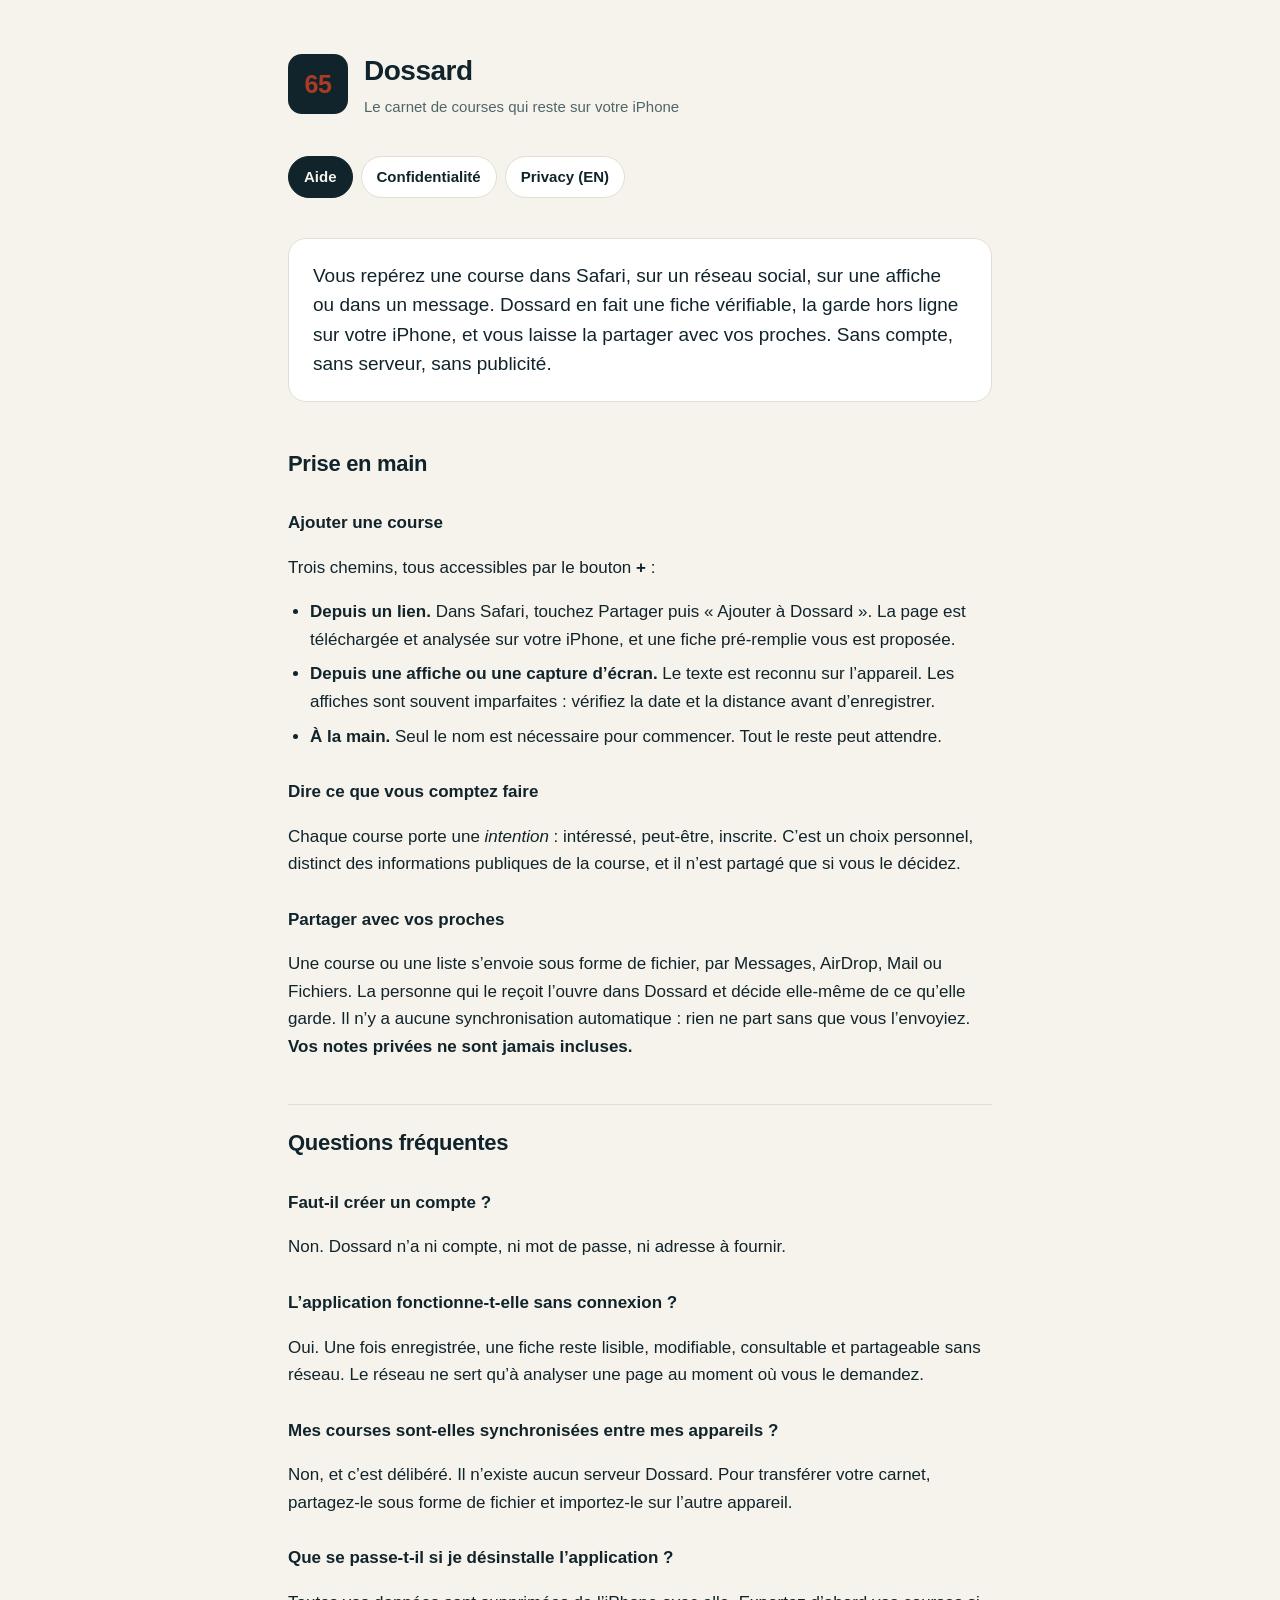
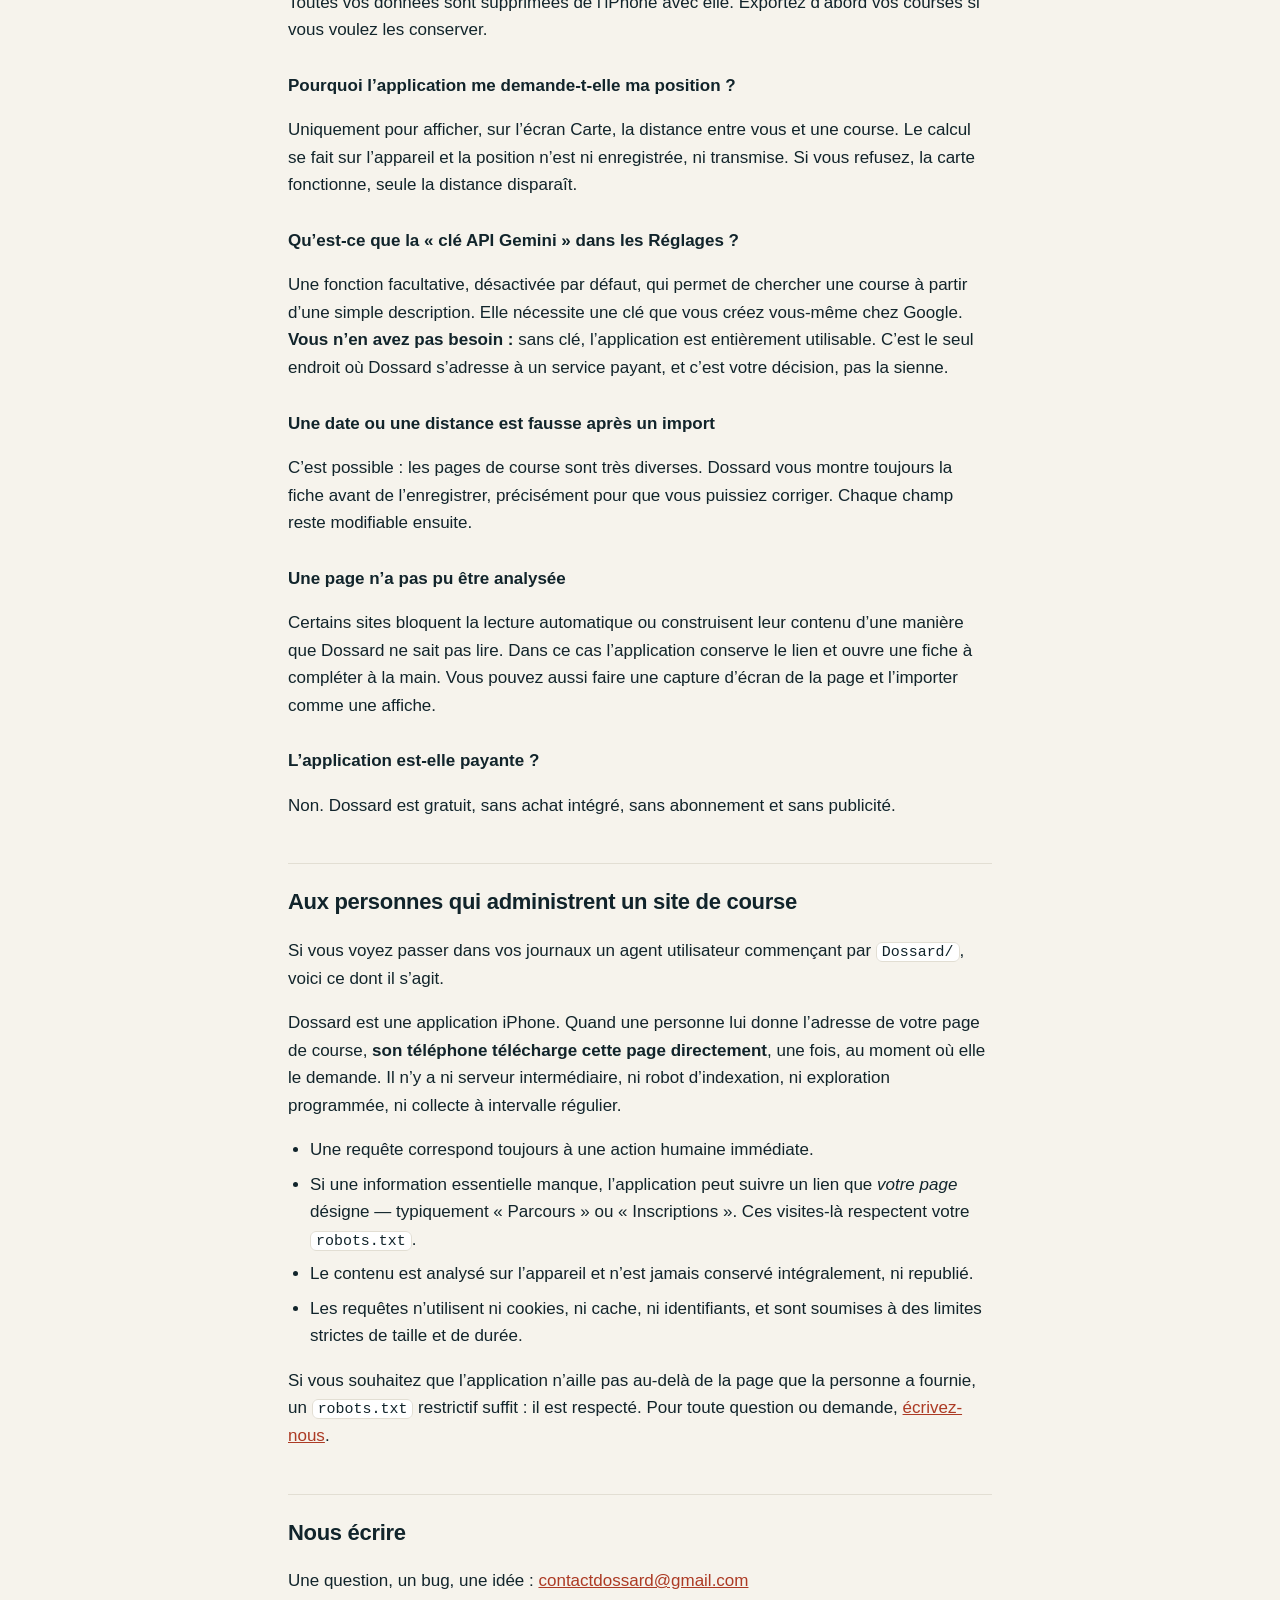
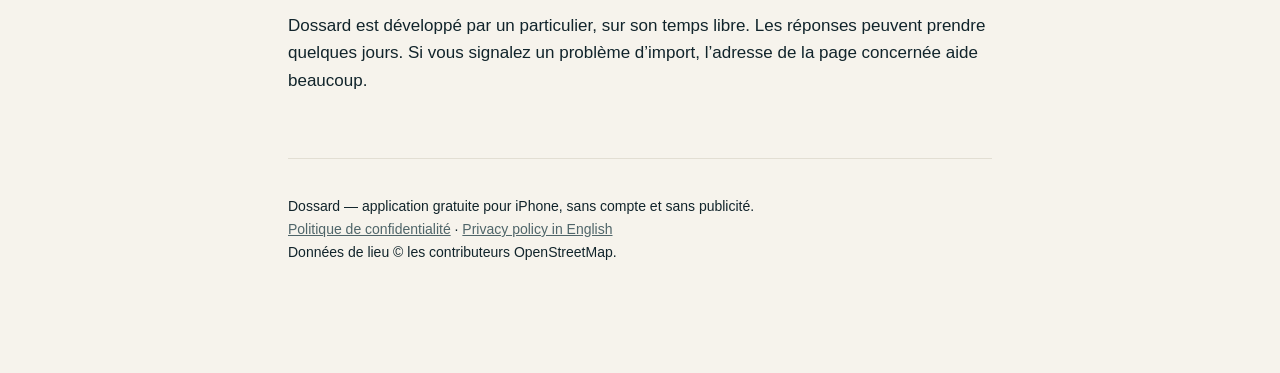
==== index.html @ 688ec68e "Pages publiques de Dossard : aide, confidentialité FR et EN Co-Authored-By: Claude Opus 5 <noreply@a" ====
<!DOCTYPE html>
<html lang="fr">
<head>
<meta charset="utf-8">
<meta name="viewport" content="width=device-width, initial-scale=1">
<title>Dossard — aide et support</title>
<meta name="description" content="Aide, questions fréquentes et contact pour l’application iPhone Dossard, le carnet de courses qui reste sur votre téléphone.">
<link rel="stylesheet" href="style.css">
</head>
<body>
<div class="wrap">

<header>
  <div class="mark">65</div>
  <div>
    <h1>Dossard</h1>
    <p>Le carnet de courses qui reste sur votre iPhone</p>
  </div>
</header>

<nav>
  <a href="index.html" aria-current="page">Aide</a>
  <a href="confidentialite.html">Confidentialité</a>
  <a href="privacy.html">Privacy (EN)</a>
</nav>

<p class="lede">Vous repérez une course dans Safari, sur un réseau social, sur
une affiche ou dans un message. Dossard en fait une fiche vérifiable, la garde
hors ligne sur votre iPhone, et vous laisse la partager avec vos proches. Sans
compte, sans serveur, sans publicité.</p>

<h2>Prise en main</h2>

<h3>Ajouter une course</h3>

<p>Trois chemins, tous accessibles par le bouton <strong>+</strong> :</p>

<ul>
  <li><strong>Depuis un lien.</strong> Dans Safari, touchez Partager puis
      « Ajouter à Dossard ». La page est téléchargée et analysée sur votre
      iPhone, et une fiche pré-remplie vous est proposée.</li>
  <li><strong>Depuis une affiche ou une capture d’écran.</strong> Le texte est
      reconnu sur l’appareil. Les affiches sont souvent imparfaites : vérifiez
      la date et la distance avant d’enregistrer.</li>
  <li><strong>À la main.</strong> Seul le nom est nécessaire pour commencer.
      Tout le reste peut attendre.</li>
</ul>

<h3>Dire ce que vous comptez faire</h3>

<p>Chaque course porte une <em>intention</em> : intéressé, peut-être, inscrite.
C’est un choix personnel, distinct des informations publiques de la course, et
il n’est partagé que si vous le décidez.</p>

<h3>Partager avec vos proches</h3>

<p>Une course ou une liste s’envoie sous forme de fichier, par Messages, AirDrop,
Mail ou Fichiers. La personne qui le reçoit l’ouvre dans Dossard et décide
elle-même de ce qu’elle garde. Il n’y a aucune synchronisation automatique :
rien ne part sans que vous l’envoyiez. <strong>Vos notes privées ne sont jamais
incluses.</strong></p>

<h2>Questions fréquentes</h2>

<h3>Faut-il créer un compte ?</h3>
<p>Non. Dossard n’a ni compte, ni mot de passe, ni adresse à fournir.</p>

<h3>L’application fonctionne-t-elle sans connexion ?</h3>
<p>Oui. Une fois enregistrée, une fiche reste lisible, modifiable, consultable et
partageable sans réseau. Le réseau ne sert qu’à analyser une page au moment où
vous le demandez.</p>

<h3>Mes courses sont-elles synchronisées entre mes appareils ?</h3>
<p>Non, et c’est délibéré. Il n’existe aucun serveur Dossard. Pour transférer
votre carnet, partagez-le sous forme de fichier et importez-le sur l’autre
appareil.</p>

<h3>Que se passe-t-il si je désinstalle l’application ?</h3>
<p>Toutes vos données sont supprimées de l’iPhone avec elle. Exportez d’abord vos
courses si vous voulez les conserver.</p>

<h3>Pourquoi l’application me demande-t-elle ma position ?</h3>
<p>Uniquement pour afficher, sur l’écran Carte, la distance entre vous et une
course. Le calcul se fait sur l’appareil et la position n’est ni enregistrée, ni
transmise. Si vous refusez, la carte fonctionne, seule la distance disparaît.</p>

<h3>Qu’est-ce que la « clé API Gemini » dans les Réglages ?</h3>
<p>Une fonction facultative, désactivée par défaut, qui permet de chercher une
course à partir d’une simple description. Elle nécessite une clé que vous créez
vous-même chez Google. <strong>Vous n’en avez pas besoin :</strong> sans clé,
l’application est entièrement utilisable. C’est le seul endroit où Dossard
s’adresse à un service payant, et c’est votre décision, pas la sienne.</p>

<h3>Une date ou une distance est fausse après un import</h3>
<p>C’est possible : les pages de course sont très diverses. Dossard vous montre
toujours la fiche avant de l’enregistrer, précisément pour que vous puissiez
corriger. Chaque champ reste modifiable ensuite.</p>

<h3>Une page n’a pas pu être analysée</h3>
<p>Certains sites bloquent la lecture automatique ou construisent leur contenu
d’une manière que Dossard ne sait pas lire. Dans ce cas l’application conserve le
lien et ouvre une fiche à compléter à la main. Vous pouvez aussi faire une
capture d’écran de la page et l’importer comme une affiche.</p>

<h3>L’application est-elle payante ?</h3>
<p>Non. Dossard est gratuit, sans achat intégré, sans abonnement et sans
publicité.</p>

<h2 id="robot">Aux personnes qui administrent un site de course</h2>

<p>Si vous voyez passer dans vos journaux un agent utilisateur commençant par
<code>Dossard/</code>, voici ce dont il s’agit.</p>

<p>Dossard est une application iPhone. Quand une personne lui donne l’adresse de
votre page de course, <strong>son téléphone télécharge cette page directement</strong>,
une fois, au moment où elle le demande. Il n’y a ni serveur intermédiaire, ni
robot d’indexation, ni exploration programmée, ni collecte à intervalle
régulier.</p>

<ul>
  <li>Une requête correspond toujours à une action humaine immédiate.</li>
  <li>Si une information essentielle manque, l’application peut suivre un lien
      que <em>votre page</em> désigne — typiquement « Parcours » ou
      « Inscriptions ». Ces visites-là respectent votre
      <code>robots.txt</code>.</li>
  <li>Le contenu est analysé sur l’appareil et n’est jamais conservé
      intégralement, ni republié.</li>
  <li>Les requêtes n’utilisent ni cookies, ni cache, ni identifiants, et sont
      soumises à des limites strictes de taille et de durée.</li>
</ul>

<p>Si vous souhaitez que l’application n’aille pas au-delà de la page que la
personne a fournie, un <code>robots.txt</code> restrictif suffit : il est
respecté. Pour toute question ou demande,
<a href="mailto:contactdossard@gmail.com">écrivez-nous</a>.</p>

<h2>Nous écrire</h2>

<p>Une question, un bug, une idée :
<a href="mailto:contactdossard@gmail.com">contactdossard@gmail.com</a></p>

<p>Dossard est développé par un particulier, sur son temps libre. Les réponses
peuvent prendre quelques jours. Si vous signalez un problème d’import, l’adresse
de la page concernée aide beaucoup.</p>

<footer>
  <p>Dossard — application gratuite pour iPhone, sans compte et sans publicité.<br>
  <a href="confidentialite.html">Politique de confidentialité</a> ·
  <a href="privacy.html">Privacy policy in English</a><br>
  Données de lieu © les contributeurs OpenStreetMap.</p>
</footer>

</div>
</body>
</html>
---- style.css ----
:root {
  --paper: #f6f3ec;
  --surface: #ffffff;
  --ink: #11242b;
  --muted: #4f6569;
  --vermillon: #ac3a24;
  --forest: #1f5f4f;
  --rule: #e2ded3;
}

@media (prefers-color-scheme: dark) {
  :root {
    --paper: #0d1b21;
    --surface: #18292f;
    --ink: #ecf2f1;
    --muted: #afc1be;
    --vermillon: #ff7a57;
    --forest: #8ed6b8;
    --rule: #26383e;
  }
}

* { box-sizing: border-box; }

body {
  margin: 0;
  padding: 0 16px 96px;
  background: var(--paper);
  color: var(--ink);
  font: 17px/1.62 -apple-system, BlinkMacSystemFont, "Segoe UI", Roboto, Helvetica, Arial, sans-serif;
  -webkit-text-size-adjust: 100%;
}

.wrap { max-width: 44rem; margin: 0 auto; }

header {
  display: flex;
  align-items: center;
  gap: 16px;
  padding: 48px 0 8px;
}

.mark {
  width: 60px;
  height: 60px;
  border-radius: 14px;
  flex: 0 0 auto;
  background: var(--ink);
  display: grid;
  place-items: center;
  color: var(--vermillon);
  font-weight: 800;
  font-size: 25px;
  letter-spacing: -0.5px;
}

@media (prefers-color-scheme: dark) { .mark { background: #0a1a21; } }

header h1 { font-size: 28px; margin: 0; letter-spacing: -0.5px; }
header p { margin: 2px 0 0; color: var(--muted); font-size: 15px; }

nav {
  display: flex;
  flex-wrap: wrap;
  gap: 8px;
  margin: 28px 0 40px;
}

nav a {
  padding: 8px 15px;
  border-radius: 999px;
  border: 1px solid var(--rule);
  background: var(--surface);
  color: var(--ink);
  text-decoration: none;
  font-size: 15px;
  font-weight: 600;
}

nav a[aria-current="page"] { background: var(--ink); color: var(--paper); border-color: var(--ink); }

h2 {
  font-size: 22px;
  letter-spacing: -0.3px;
  margin: 44px 0 12px;
  padding-top: 20px;
  border-top: 1px solid var(--rule);
}

h2:first-of-type { border-top: 0; padding-top: 0; }
h3 { font-size: 17px; margin: 28px 0 6px; }

p, li { color: var(--ink); }
ul { padding-left: 22px; }
li { margin: 7px 0; }

a { color: var(--vermillon); }

.lede {
  font-size: 19px;
  line-height: 1.55;
  color: var(--ink);
  background: var(--surface);
  border: 1px solid var(--rule);
  border-radius: 18px;
  padding: 22px 24px;
  margin: 0 0 8px;
}

.date { color: var(--muted); font-size: 14px; margin-top: 6px; }

footer {
  margin-top: 64px;
  padding-top: 22px;
  border-top: 1px solid var(--rule);
  color: var(--muted);
  font-size: 14px;
}

footer a { color: var(--muted); }

code {
  font-family: ui-monospace, SFMono-Regular, Menlo, monospace;
  font-size: 0.88em;
  background: var(--surface);
  border: 1px solid var(--rule);
  border-radius: 6px;
  padding: 1px 5px;
}
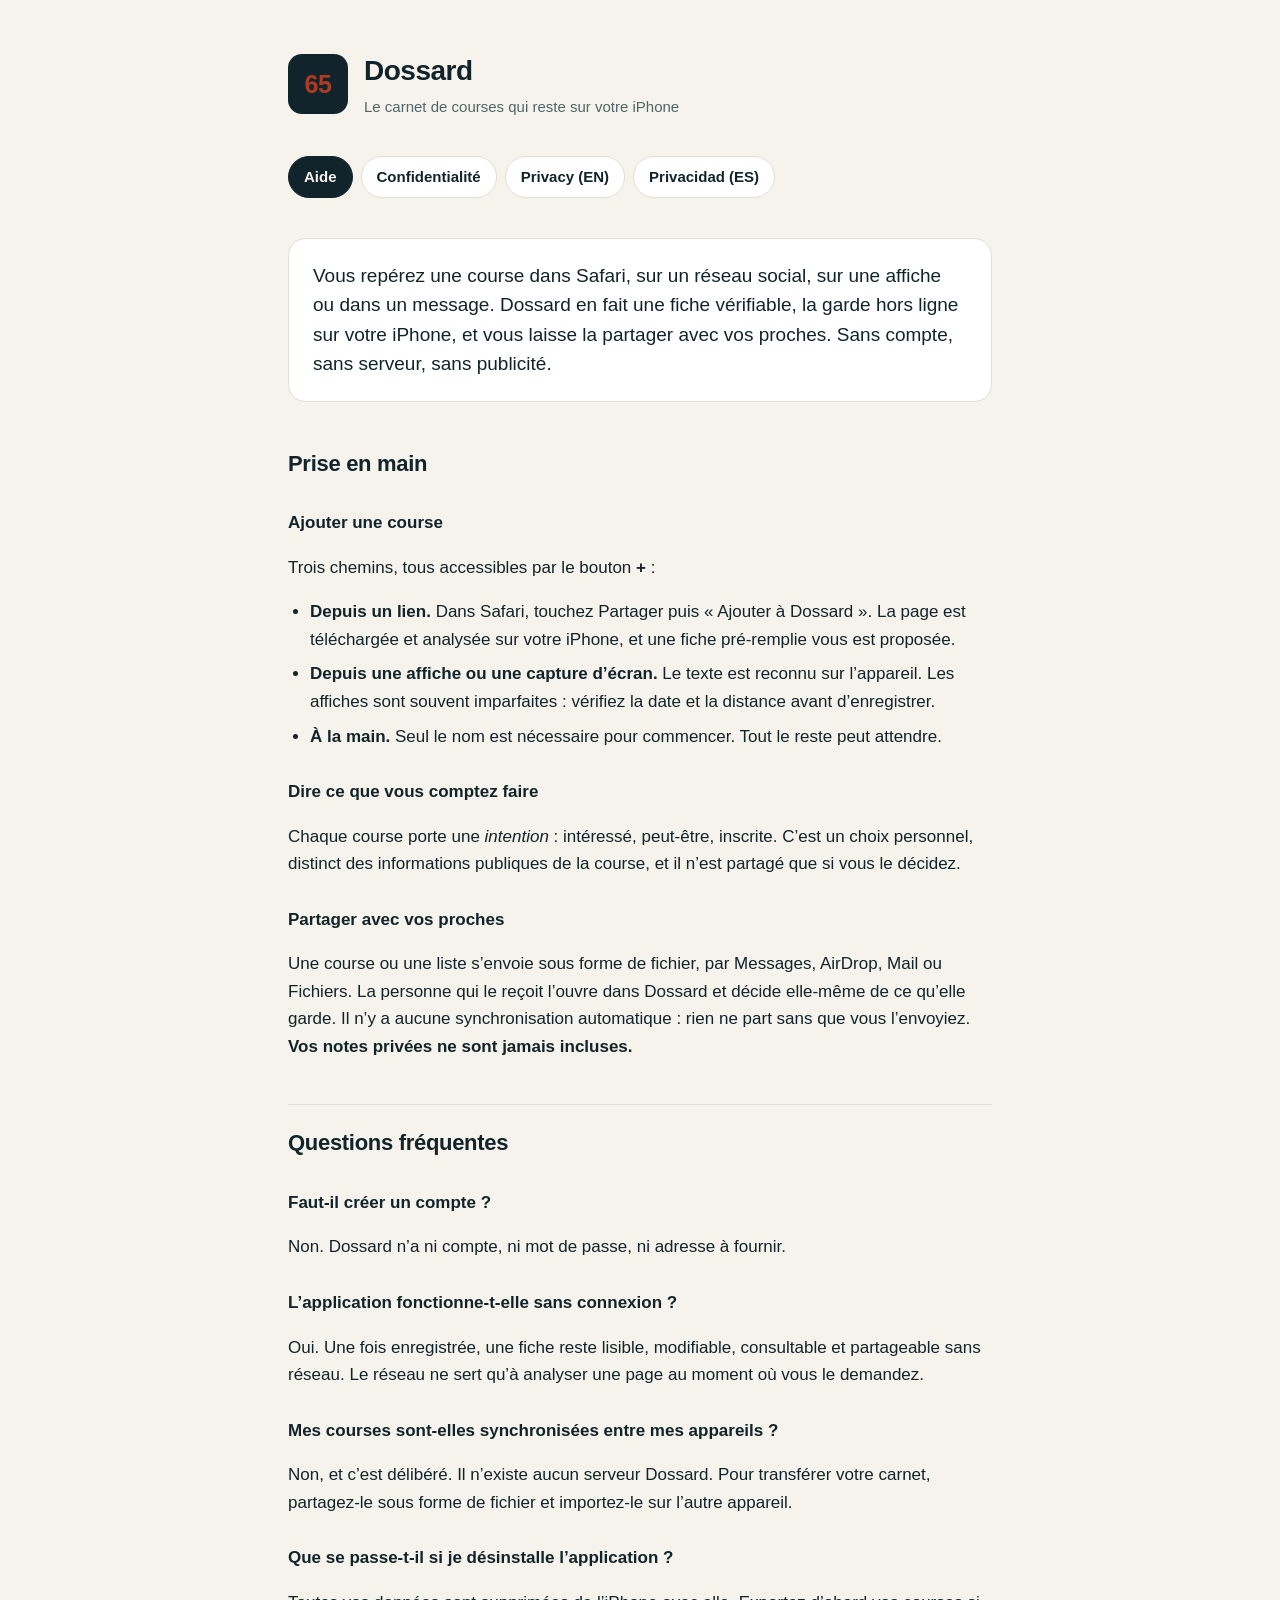
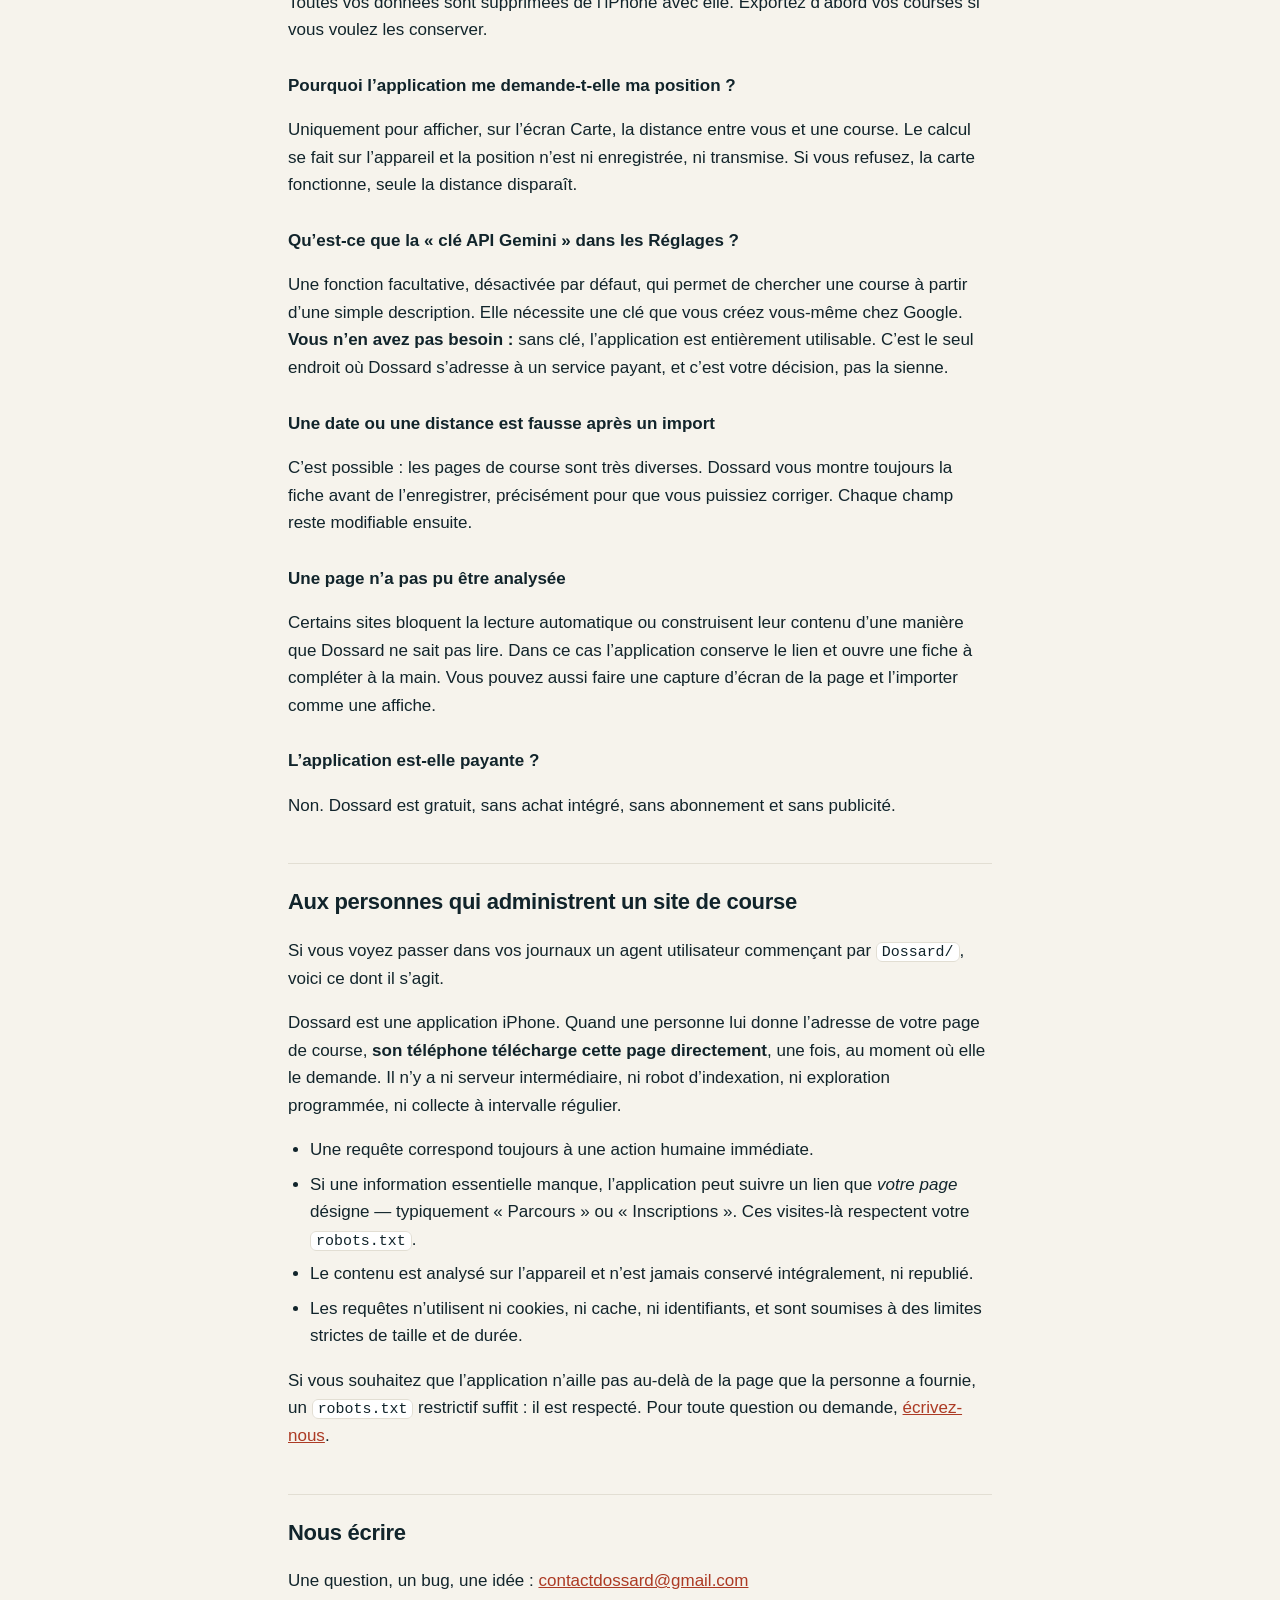
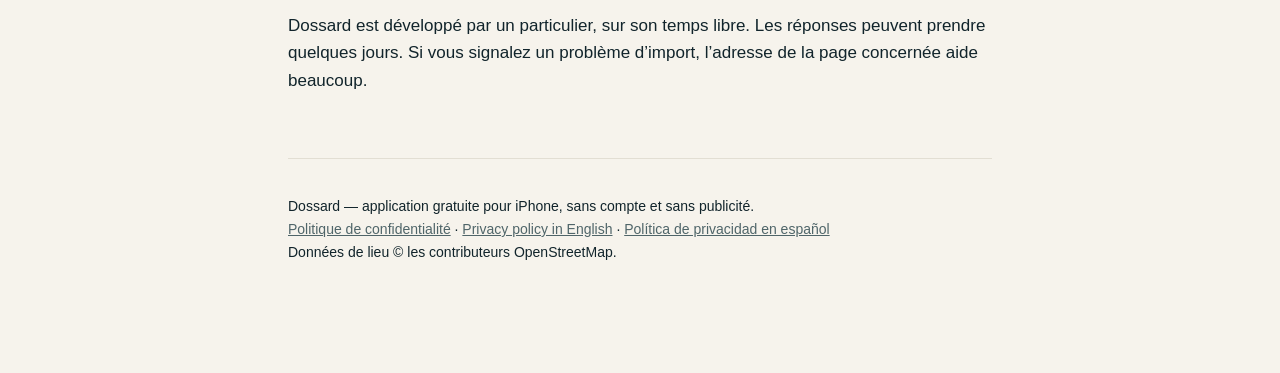
==== commit 05c3dcab: "Politique de confidentialité en espagnol Traduction fidèle de privacy.html : mêmes sections, mêmes e" ====
--- a/index.html
+++ b/index.html
@@ -22,6 +22,7 @@
   <a href="index.html" aria-current="page">Aide</a>
   <a href="confidentialite.html">Confidentialité</a>
   <a href="privacy.html">Privacy (EN)</a>
+  <a href="privacidad.html">Privacidad (ES)</a>
 </nav>
 
 <p class="lede">Vous repérez une course dans Safari, sur un réseau social, sur
@@ -146,7 +147,8 @@
 <footer>
   <p>Dossard — application gratuite pour iPhone, sans compte et sans publicité.<br>
   <a href="confidentialite.html">Politique de confidentialité</a> ·
-  <a href="privacy.html">Privacy policy in English</a><br>
+  <a href="privacy.html">Privacy policy in English</a> ·
+  <a href="privacidad.html">Política de privacidad en español</a><br>
   Données de lieu © les contributeurs OpenStreetMap.</p>
 </footer>
 
